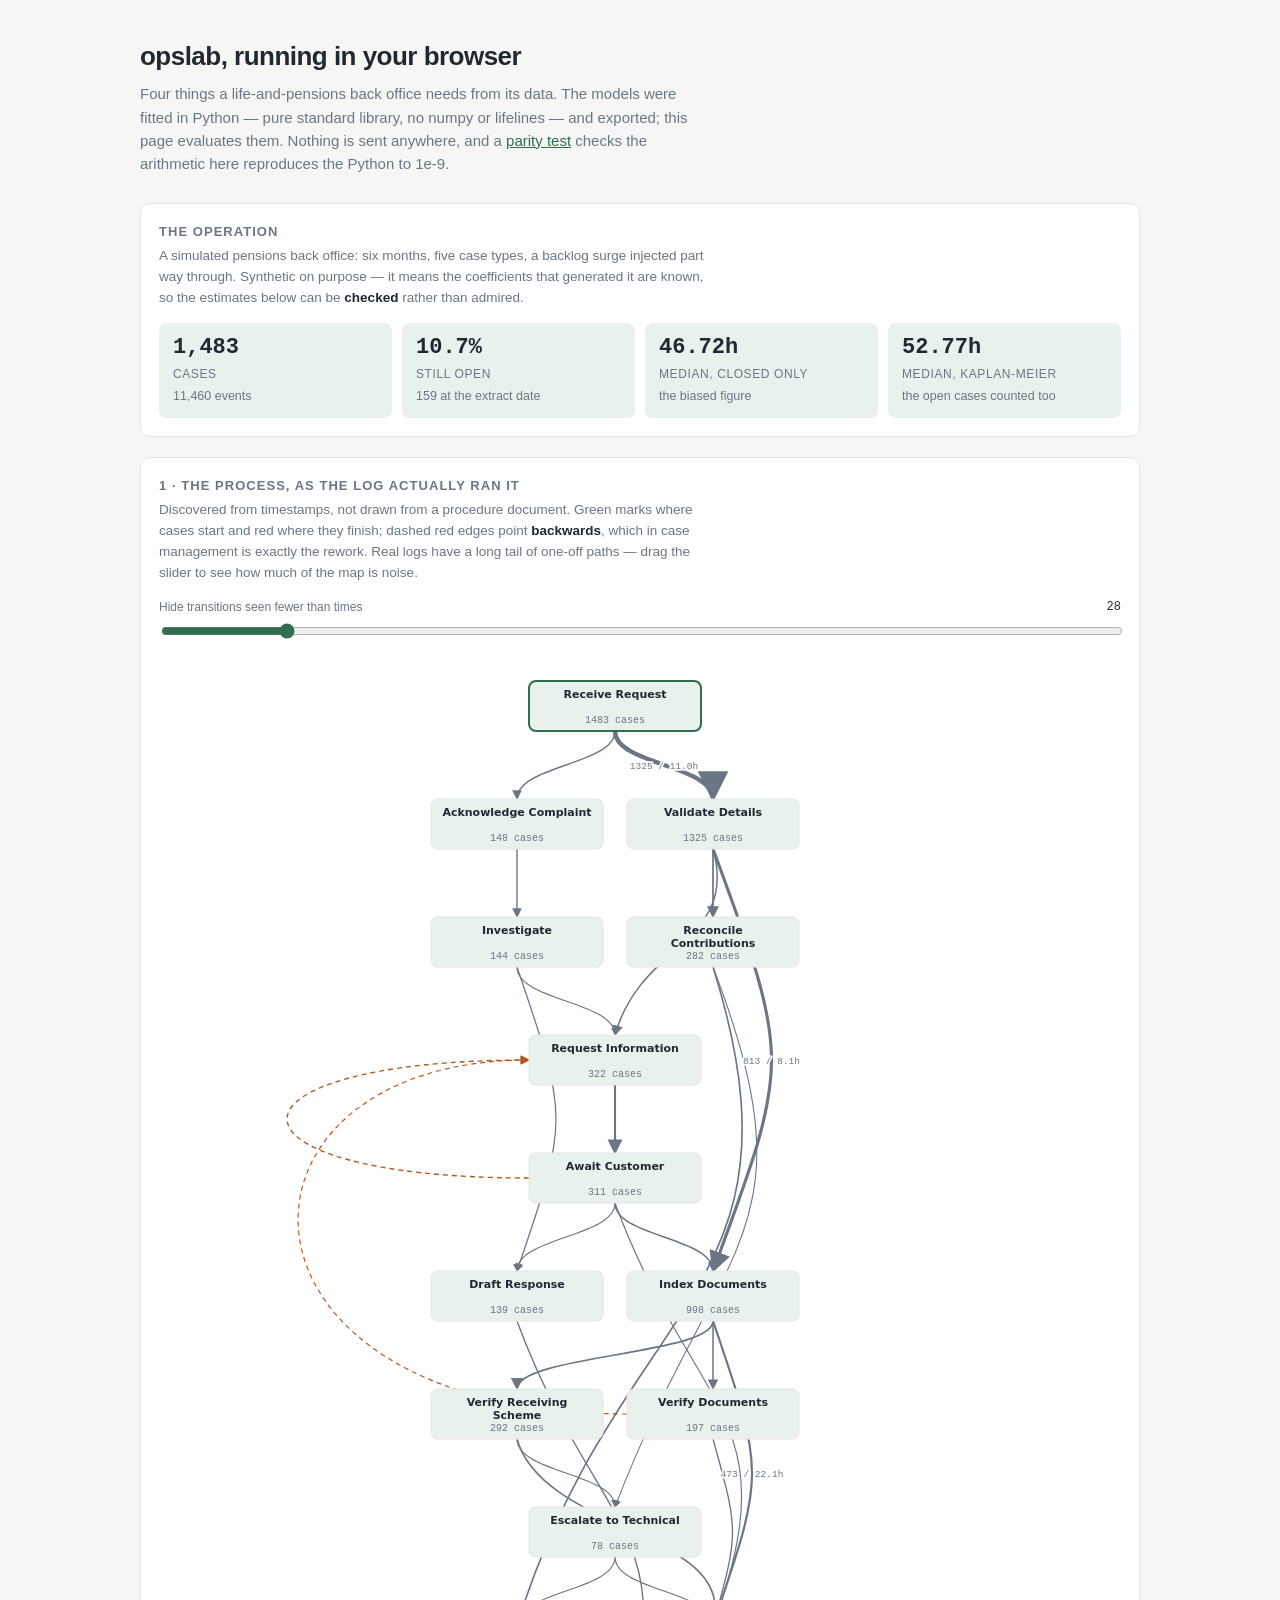
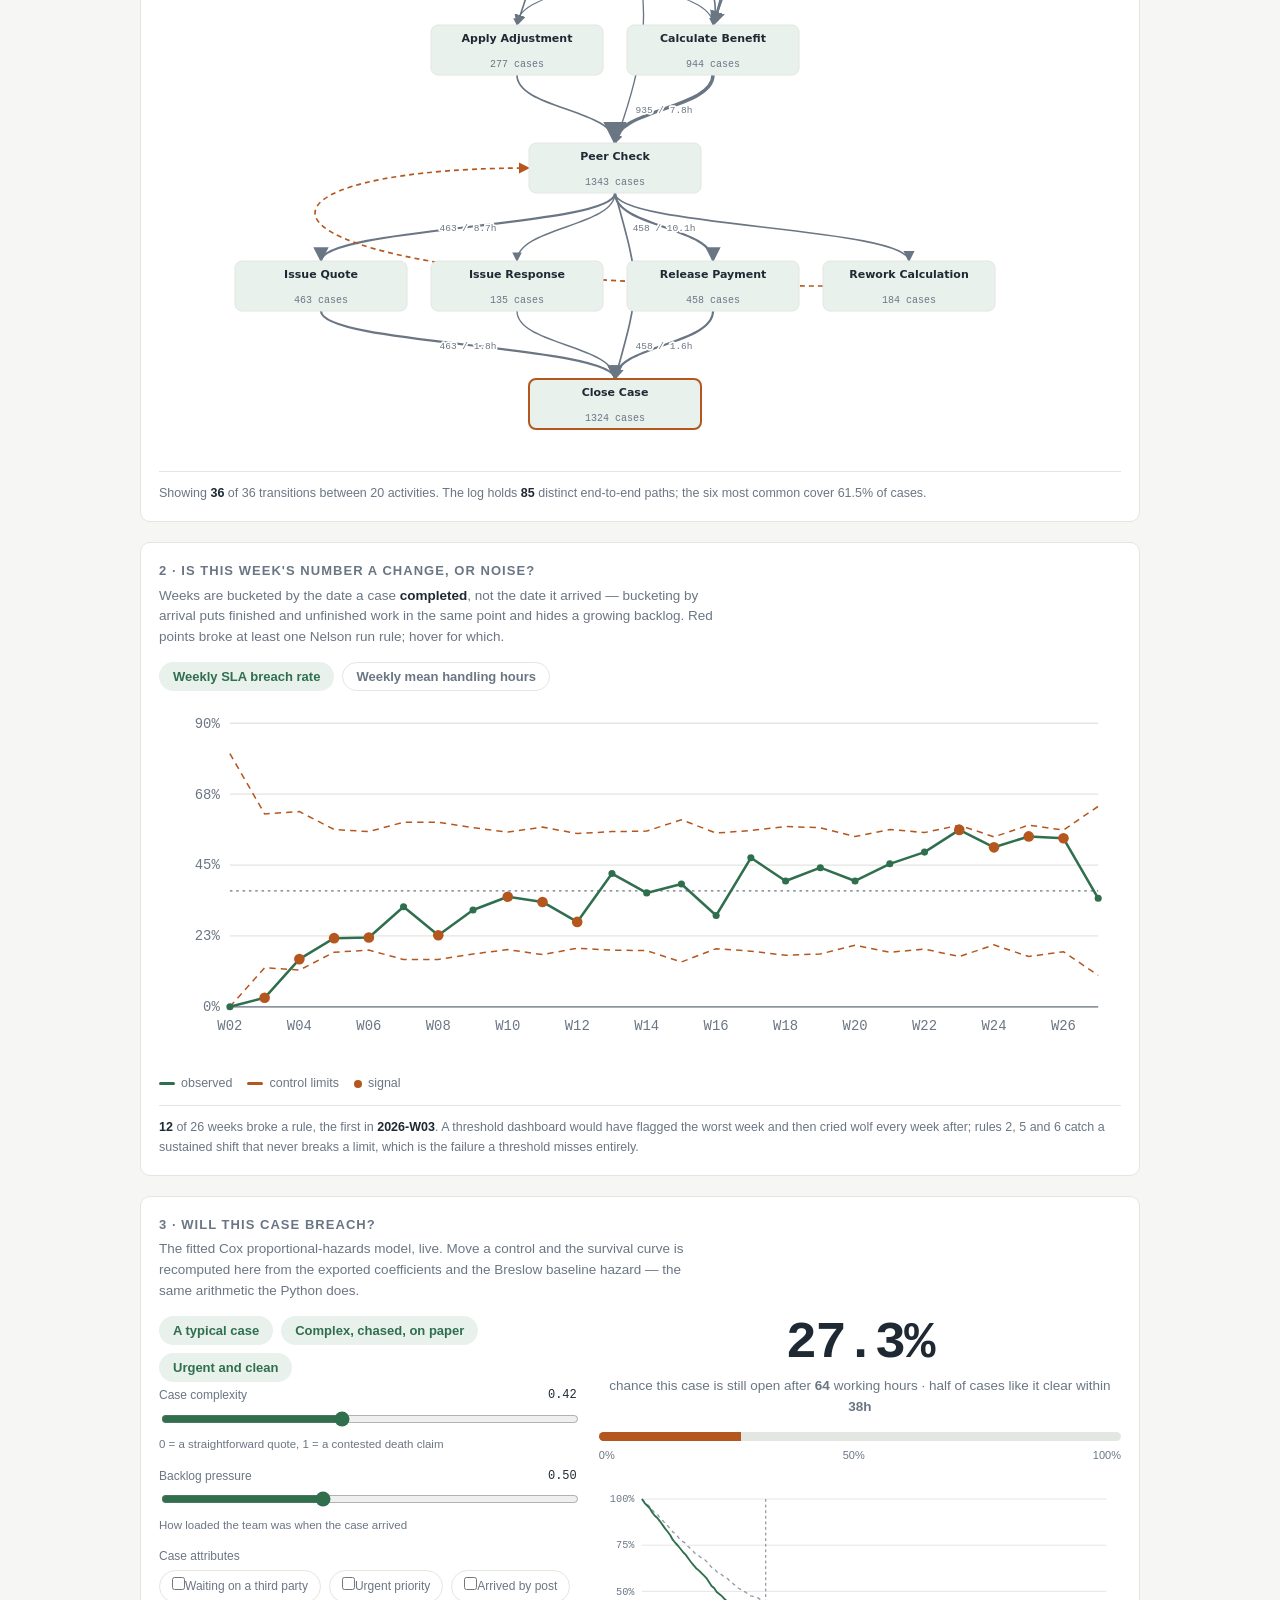
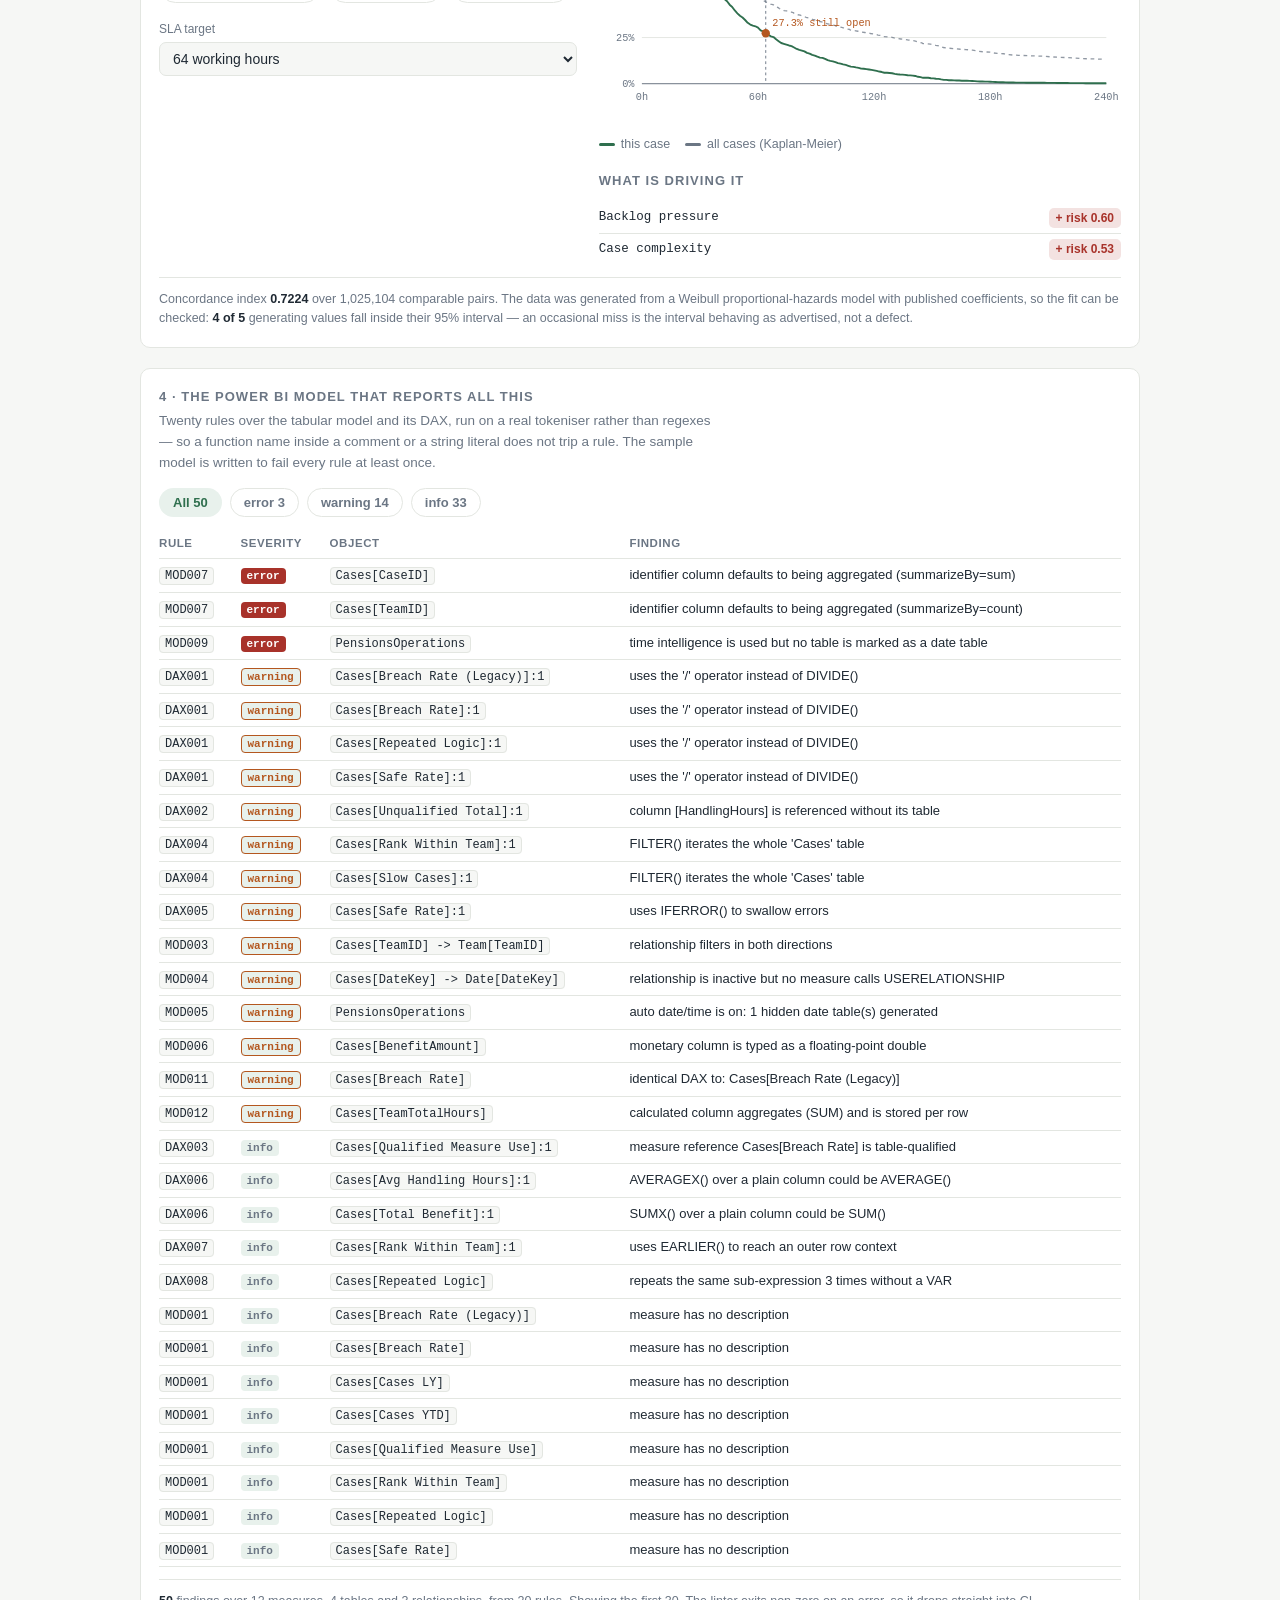
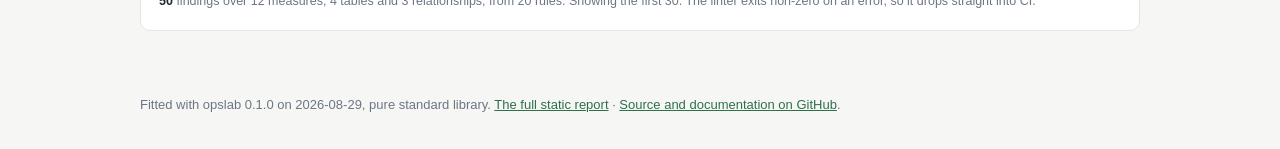
==== demos/opslab/index.html @ d024924d "Publish the portfolio at the user-site URL A mirror of pr1317/portfolio, which stays the source of t" ====
<!doctype html>
<html lang="en">
<head>
<meta charset="utf-8">
<meta name="viewport" content="width=device-width, initial-scale=1">
<title>opslab — live demo</title>
<meta name="description" content="Process mining, control charts and a right-censored survival model for back-office operations, running in your browser over a simulated pensions back office.">
<style>
  :root{
    --bg:#f6f7f5; --panel:#ffffff; --ink:#1f2933; --muted:#6b7684;
    --line:#e3e6e1; --accent:#2f6f4e; --accent-soft:#e8f1ec;
    --warn:#b4571f; --danger:#a8322a; --band:#cfe0d7; --truth:#8a5a2b;
    --radius:10px;
    --mono:ui-monospace,SFMono-Regular,Menlo,Consolas,monospace;
  }
  @media (prefers-color-scheme: dark){
    :root{ --bg:#14171a; --panel:#1c2024; --ink:#e8eaec; --muted:#9aa4b0;
           --line:#2c3238; --accent:#6bb894; --accent-soft:#23332b;
           --warn:#e08b4e; --danger:#e0736a; --band:#2f4a43; --truth:#c9975c; }
  }
  *{box-sizing:border-box}
  body{margin:0;background:var(--bg);color:var(--ink);
    font:15px/1.55 -apple-system,BlinkMacSystemFont,"Segoe UI",Inter,Roboto,Helvetica,Arial,sans-serif}
  header{max-width:1040px;margin:0 auto;padding:36px 20px 12px}
  h1{margin:0 0 6px;font-size:26px;letter-spacing:-.02em}
  .sub{color:var(--muted);margin:0;max-width:68ch}
  .sub a{color:var(--accent)}
  /* minmax(0,1fr) rather than the default auto: an auto track is sized by its
     widest content, which lets a min-width chart push the whole page sideways
     instead of scrolling inside its own .scroll box. */
  main{max-width:1040px;margin:0 auto;padding:16px 20px 64px;
    display:grid;grid-template-columns:minmax(0,1fr);gap:20px}
  .panel{background:var(--panel);border:1px solid var(--line);border-radius:var(--radius);padding:18px}
  h2{margin:0 0 4px;font-size:13px;text-transform:uppercase;letter-spacing:.08em;color:var(--muted)}
  .lede{color:var(--muted);font-size:13.5px;margin:0 0 14px;max-width:74ch}
  .lede b{color:var(--ink)}
  .stats{display:grid;grid-template-columns:repeat(auto-fit,minmax(min(140px,100%),1fr));gap:10px}
  .stat{background:var(--accent-soft);border-radius:8px;padding:12px 14px}
  .stat b{display:block;font:600 22px/1.15 var(--mono)}
  .stat span{font-size:12px;color:var(--muted);text-transform:uppercase;letter-spacing:.05em}
  .stat em{display:block;font-style:normal;font-size:12.5px;color:var(--muted);margin-top:3px}
  .split{display:grid;grid-template-columns:minmax(0,1fr) minmax(0,1.25fr);gap:22px;align-items:start}
  .split > *{min-width:0}
  @media (max-width:820px){ .split{grid-template-columns:minmax(0,1fr)} }
  .controls{display:grid;gap:13px}
  .field label{display:block;font-size:12px;color:var(--muted);margin-bottom:4px}
  .field .value{float:right;font-family:var(--mono);color:var(--ink)}
  input[type=range]{width:100%;accent-color:var(--accent)}
  select{width:100%;padding:7px 9px;border:1px solid var(--line);border-radius:7px;
    background:var(--bg);color:var(--ink);font:inherit;font-size:14px}
  .switches{display:flex;flex-wrap:wrap;gap:8px}
  .switch{display:inline-flex;align-items:center;gap:7px;border:1px solid var(--line);
    border-radius:999px;padding:6px 12px;font-size:13px;cursor:pointer;user-select:none}
  .switch input{accent-color:var(--accent);margin:0}
  .switch.on{border-color:var(--accent);background:var(--accent-soft);color:var(--accent);font-weight:600}
  .presets{display:flex;flex-wrap:wrap;gap:8px;margin-bottom:4px}
  .presets button,.tabs button{background:var(--accent-soft);color:var(--accent);border:1px solid transparent;
    border-radius:999px;padding:6px 13px;font-size:13px;cursor:pointer;font-weight:600;font-family:inherit}
  .presets button:hover,.tabs button:hover{border-color:var(--accent)}
  .tabs{display:flex;flex-wrap:wrap;gap:8px;margin-bottom:12px}
  .tabs button[aria-pressed=false]{background:transparent;color:var(--muted);border-color:var(--line)}
  .gauge{text-align:center;padding:2px 0 10px}
  .score{font:700 52px/1 var(--mono);letter-spacing:-.03em}
  .verdict{color:var(--muted);margin-top:6px;font-size:13.5px}
  .bar{height:9px;border-radius:99px;background:var(--line);overflow:hidden;margin:14px 0 6px}
  .bar span{display:block;height:100%;background:var(--accent);transition:width .25s ease}
  .scale{display:flex;justify-content:space-between;font-size:11px;color:var(--muted)}
  .switch span{white-space:nowrap}
  .drivers{list-style:none;margin:12px 0 0;padding:0}
  .drivers li{display:flex;align-items:center;gap:10px;padding:5px 0;border-bottom:1px solid var(--line);font-size:13px}
  .drivers li:last-child{border-bottom:0}
  .drivers .name{flex:1;min-width:0;overflow:hidden;text-overflow:ellipsis;white-space:nowrap;font-family:var(--mono);font-size:12.5px}
  .chip{font-variant-numeric:tabular-nums;font-size:12px;font-weight:600;padding:1px 7px;border-radius:5px}
  .up{background:rgba(168,50,42,.14);color:var(--danger)}
  .down{background:var(--accent-soft);color:var(--accent)}
  .scroll{overflow-x:auto;margin-top:12px}
  .map{--map-node:var(--accent-soft);--map-stroke:var(--line);--map-ink:var(--ink);
    --map-muted:var(--muted);--map-edge:var(--muted);--map-rework:var(--warn);
    --map-start:var(--accent);--map-end:var(--warn);--map-bg:var(--panel)}
  table{border-collapse:collapse;width:100%;font-size:13px}
  th,td{text-align:left;padding:6px 12px 6px 0;border-bottom:1px solid var(--line);vertical-align:top}
  th{font-size:11.5px;text-transform:uppercase;letter-spacing:.05em;color:var(--muted);font-weight:600}
  td.num,th.num{text-align:right;font-family:var(--mono);white-space:nowrap}
  .sev{font:600 11px/1 var(--mono);padding:2px 6px;border-radius:4px;background:var(--accent-soft);color:var(--muted)}
  .sev.error{background:var(--danger);color:#fff}
  .sev.warning{border:1px solid var(--warn);color:var(--warn)}
  .note{font-size:12.5px;color:var(--muted);margin:12px 0 0;padding-top:12px;border-top:1px solid var(--line)}
  .note b{color:var(--ink)}
  code{font-family:var(--mono);font-size:12px;background:var(--bg);padding:1px 5px;
    border-radius:4px;border:1px solid var(--line)}
  .legend{display:flex;flex-wrap:wrap;gap:15px;font-size:12.5px;color:var(--muted);margin-top:10px}
  .legend span{display:flex;align-items:center;gap:6px}
  .swatch{width:16px;height:3px;border-radius:2px}
  svg .grid{stroke:var(--line)} svg .axis{stroke:var(--muted)}
  svg .tick{fill:var(--muted);font:11px var(--mono)}
  svg .limit{fill:none;stroke:var(--warn);stroke-width:1.2;stroke-dasharray:5 4}
  svg .center{fill:none;stroke:var(--muted);stroke-width:1;stroke-dasharray:2 3}
  svg .series{fill:none;stroke:var(--accent);stroke-width:2;stroke-linejoin:round}
  svg .ghost{fill:none;stroke:var(--muted);stroke-width:1.4;stroke-dasharray:4 4;opacity:.75}
  svg .pt{fill:var(--accent)} svg .pt.sig{fill:var(--warn)}
  svg .band{fill:var(--band);opacity:.55}
  svg .ref{stroke:var(--muted);stroke-width:1;stroke-dasharray:3 3}
  footer{max-width:1040px;margin:0 auto;padding:0 20px 48px;color:var(--muted);font-size:13px}
  footer a{color:var(--accent)}
  .noscript{border:1px solid var(--warn);border-radius:var(--radius);padding:14px 16px;color:var(--warn)}
</style>
</head>
<body>

<header>
  <h1>opslab, running in your browser</h1>
  <p class="sub">
    Four things a life-and-pensions back office needs from its data. The models were
    fitted in Python — pure standard library, no numpy or lifelines — and exported;
    this page evaluates them. Nothing is sent anywhere, and a
    <a href="https://github.com/pr1317/opslab/blob/main/tests/test_web_parity.py">parity test</a>
    checks the arithmetic here reproduces the Python to 1e-9.
  </p>
</header>

<main>
  <noscript><div class="noscript">This demo needs JavaScript to evaluate the fitted
    models. The <a href="report.html">static report</a> shows the same analysis with
    no scripting at all.</div></noscript>

  <section class="panel">
    <h2>The operation</h2>
    <p class="lede">A simulated pensions back office: six months, five case types, a
      backlog surge injected part way through. Synthetic on purpose — it means the
      coefficients that generated it are known, so the estimates below can be
      <b>checked</b> rather than admired.</p>
    <div class="stats" id="summary"></div>
  </section>

  <section class="panel">
    <h2>1 &middot; The process, as the log actually ran it</h2>
    <p class="lede">Discovered from timestamps, not drawn from a procedure document.
      Green marks where cases start and red where they finish; dashed red edges point
      <b>backwards</b>, which in case management is exactly the rework. Real logs have a
      long tail of one-off paths — drag the slider to see how much of the map is noise.</p>
    <div class="field">
      <label for="threshold">Hide transitions seen fewer than
        <span class="value" id="thresholdValue">5</span> times</label>
      <input type="range" id="threshold" min="0" max="7" step="1" value="1">
    </div>
    <div class="scroll map" id="map"></div>
    <p class="note" id="mapNote"></p>
  </section>

  <section class="panel">
    <h2>2 &middot; Is this week's number a change, or noise?</h2>
    <p class="lede">Weeks are bucketed by the date a case <b>completed</b>, not the date
      it arrived — bucketing by arrival puts finished and unfinished work in the same
      point and hides a growing backlog. Red points broke at least one Nelson run rule;
      hover for which.</p>
    <div class="tabs" id="chartTabs">
      <button data-series="breachRate" aria-pressed="true">Weekly SLA breach rate</button>
      <button data-series="handlingHours" aria-pressed="false">Weekly mean handling hours</button>
    </div>
    <div class="scroll" id="chart"></div>
    <div class="legend">
      <span><i class="swatch" style="background:var(--accent)"></i>observed</span>
      <span><i class="swatch" style="background:var(--warn)"></i>control limits</span>
      <span><i class="swatch" style="background:var(--warn);height:8px;width:8px;border-radius:50%"></i>signal</span>
    </div>
    <p class="note" id="chartNote"></p>
  </section>

  <section class="panel">
    <h2>3 &middot; Will this case breach?</h2>
    <p class="lede">The fitted Cox proportional-hazards model, live. Move a control and
      the survival curve is recomputed here from the exported coefficients and the
      Breslow baseline hazard — the same arithmetic the Python does.</p>
    <div class="split">
      <div>
        <div class="presets" id="presets"></div>
        <div class="controls" id="controls"></div>
      </div>
      <div>
        <div class="gauge">
          <div class="score" id="risk">—</div>
          <div class="verdict" id="verdict">probability of missing the target</div>
          <div class="bar"><span id="riskBar" style="width:0%"></span></div>
          <div class="scale"><span>0%</span><span>50%</span><span>100%</span></div>
        </div>
        <div class="scroll" id="curve"></div>
        <div class="legend">
          <span><i class="swatch" style="background:var(--accent)"></i>this case</span>
          <span><i class="swatch" style="background:var(--muted)"></i>all cases (Kaplan-Meier)</span>
        </div>
        <h2 style="margin-top:16px">What is driving it</h2>
        <ul class="drivers" id="drivers"></ul>
      </div>
    </div>
    <p class="note" id="coxNote"></p>
  </section>

  <section class="panel">
    <h2>4 &middot; The Power BI model that reports all this</h2>
    <p class="lede">Twenty rules over the tabular model and its DAX, run on a real
      tokeniser rather than regexes — so a function name inside a comment or a string
      literal does not trip a rule. The sample model is written to fail every rule at
      least once.</p>
    <div class="tabs" id="lintTabs"></div>
    <div class="scroll"><table>
      <thead><tr><th>Rule</th><th>Severity</th><th>Object</th><th>Finding</th></tr></thead>
      <tbody id="lintBody"></tbody>
    </table></div>
    <p class="note" id="lintNote"></p>
  </section>
</main>

<footer id="footer"></footer>

<script src="demo-data.js"></script>
<script src="opslab.js"></script>
<script src="app.js"></script>
</body>
</html>
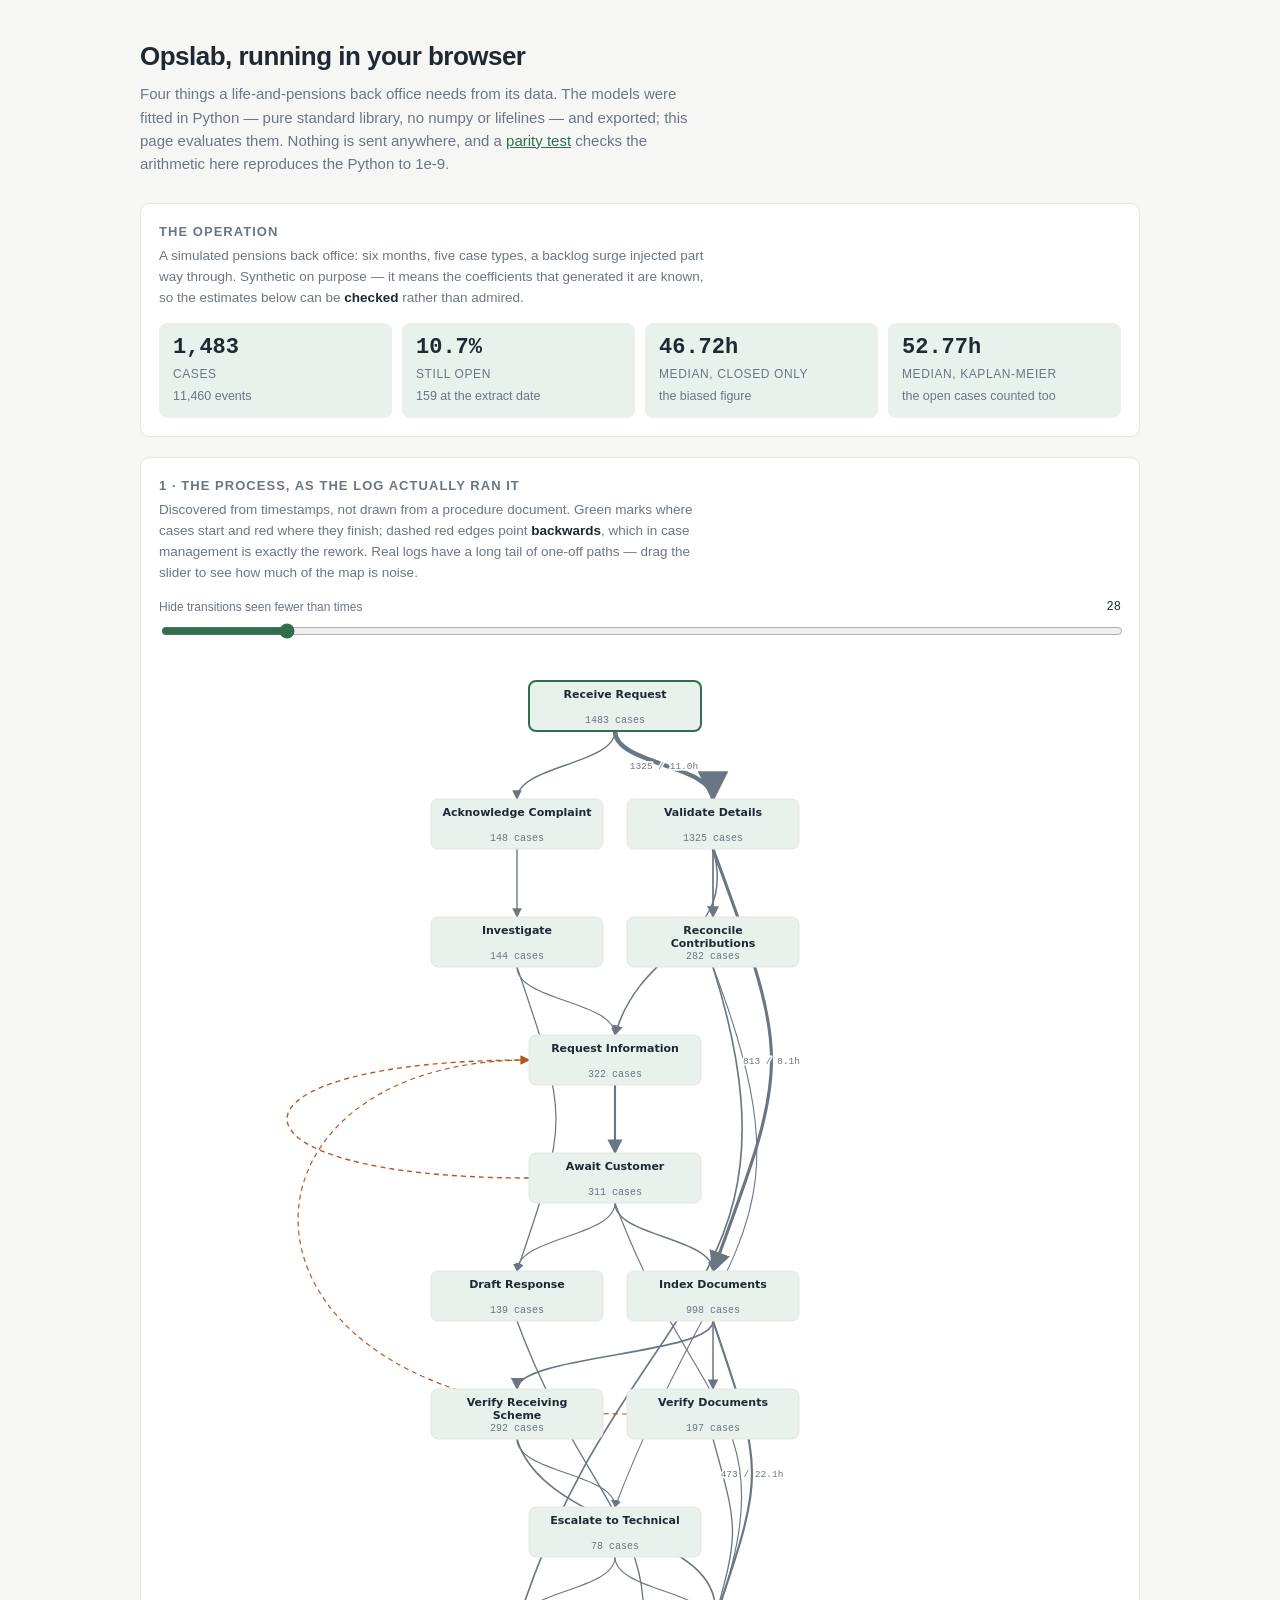
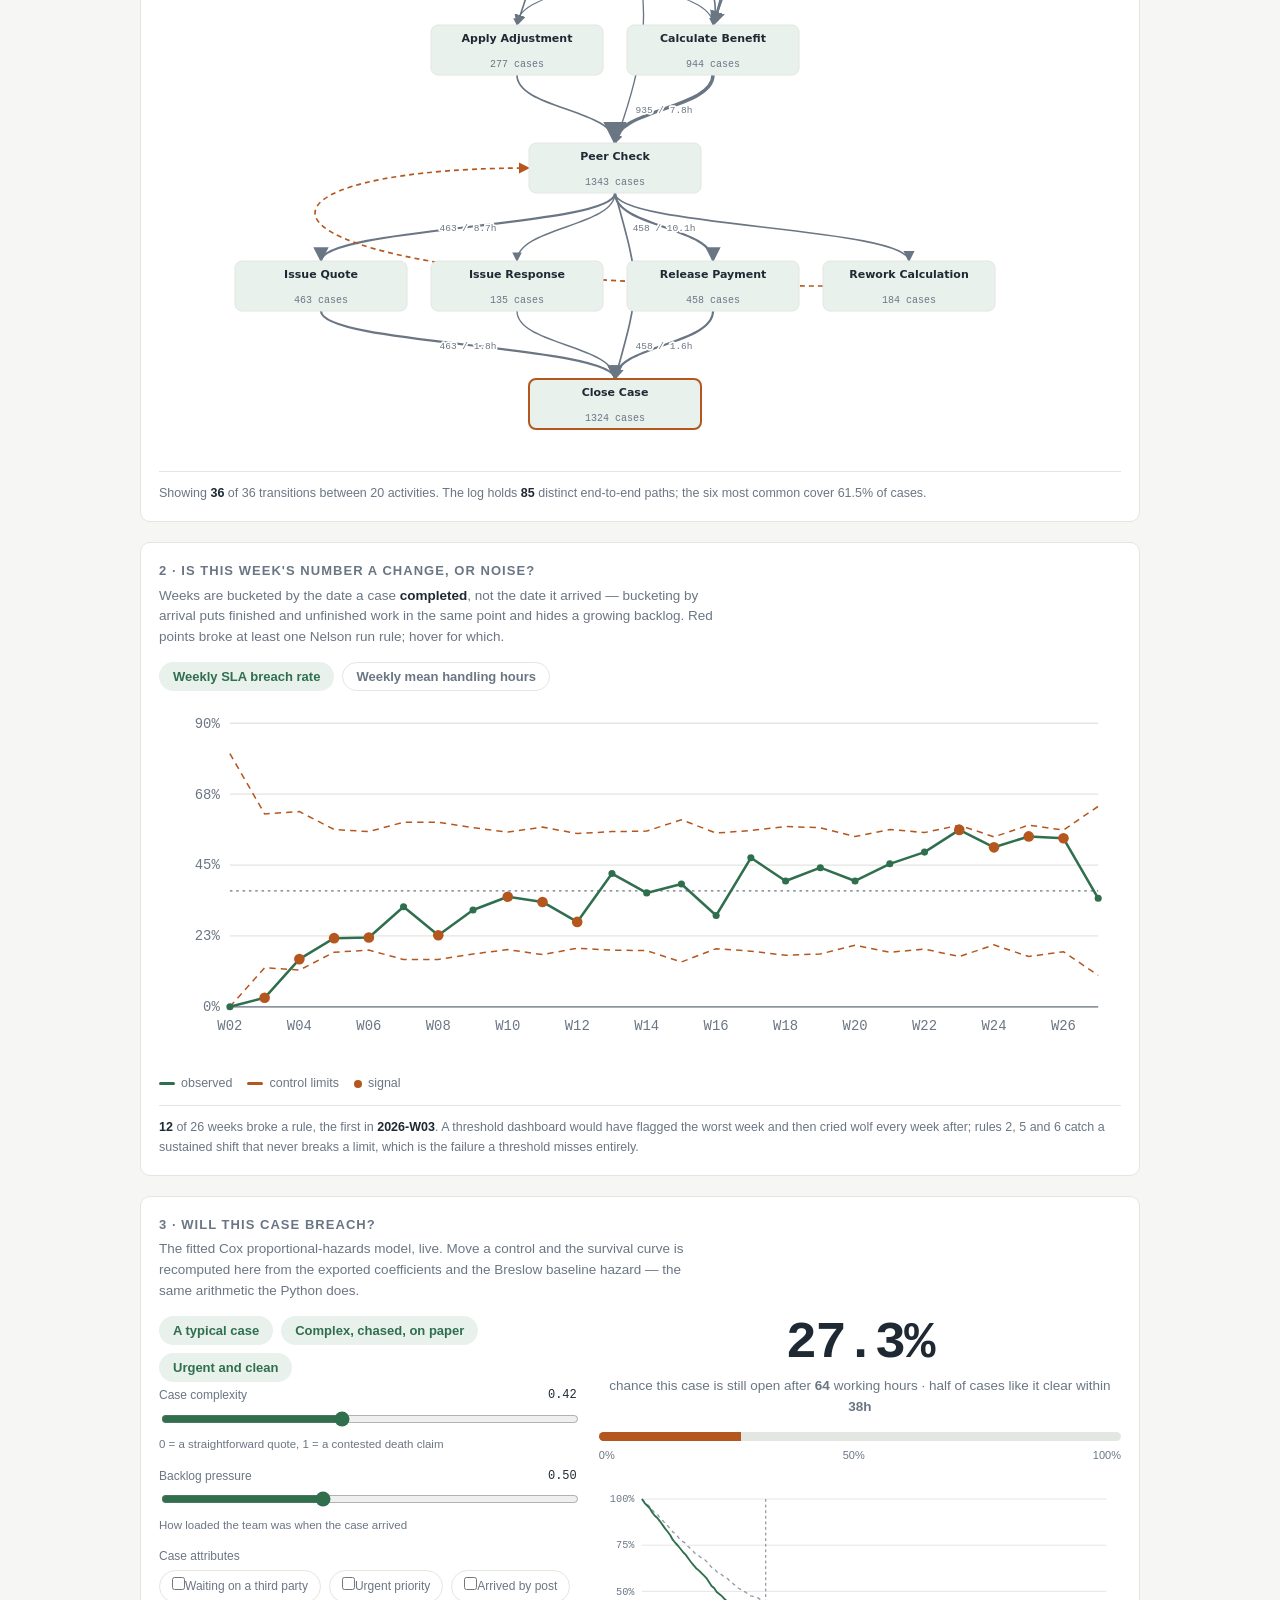
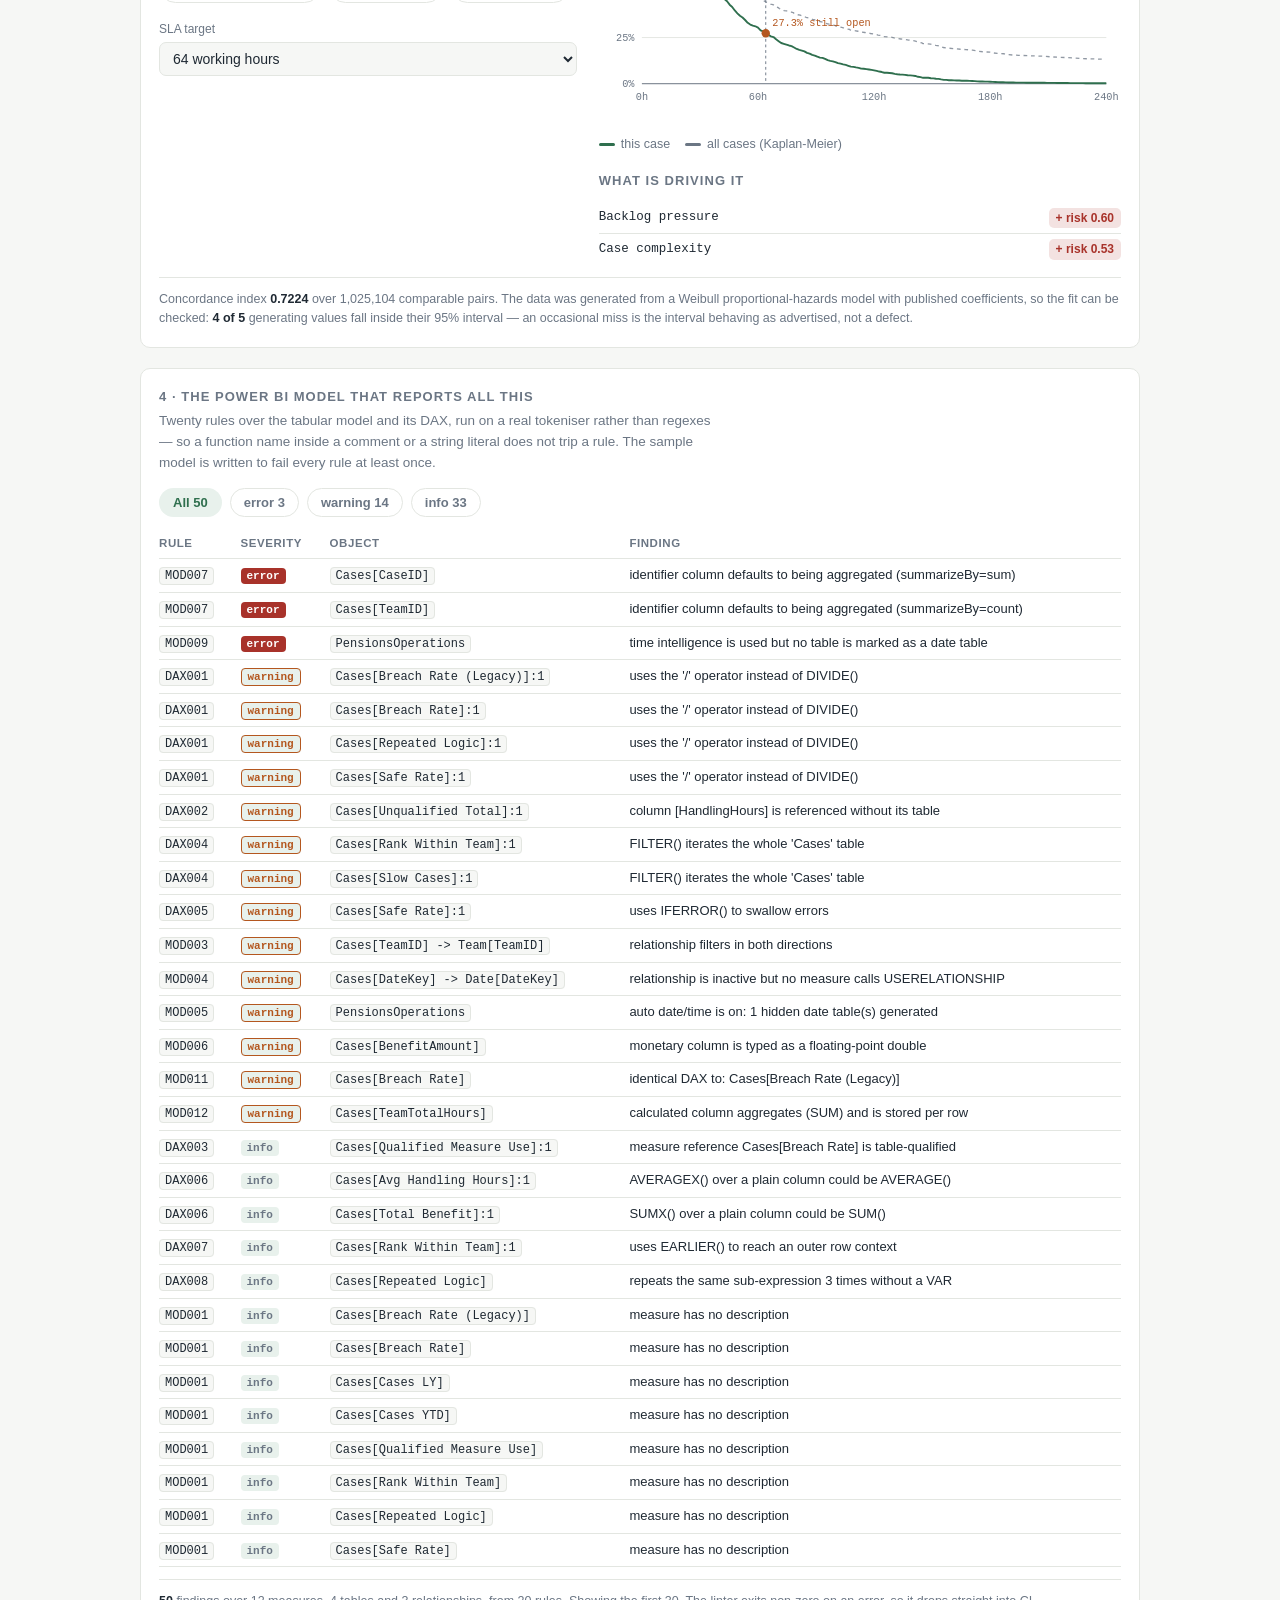
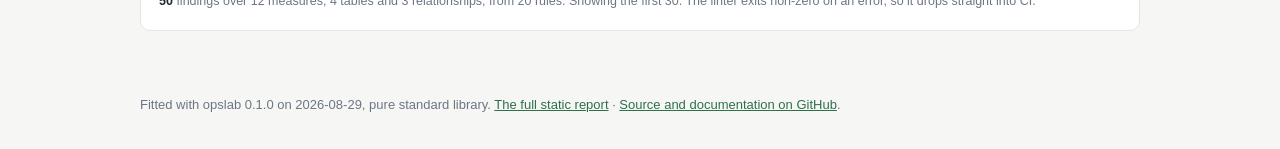
==== commit 32b0e4aa: "Sync the published copy with the current site This mirror was last updated on 29 August and still se" ====
--- a/demos/opslab/index.html
+++ b/demos/opslab/index.html
@@ -3,7 +3,7 @@
 <head>
 <meta charset="utf-8">
 <meta name="viewport" content="width=device-width, initial-scale=1">
-<title>opslab — live demo</title>
+<title>Opslab — live demo</title>
 <meta name="description" content="Process mining, control charts and a right-censored survival model for back-office operations, running in your browser over a simulated pensions back office.">
 <style>
   :root{
@@ -108,7 +108,7 @@
 <body>
 
 <header>
-  <h1>opslab, running in your browser</h1>
+  <h1>Opslab, running in your browser</h1>
   <p class="sub">
     Four things a life-and-pensions back office needs from its data. The models were
     fitted in Python — pure standard library, no numpy or lifelines — and exported;
